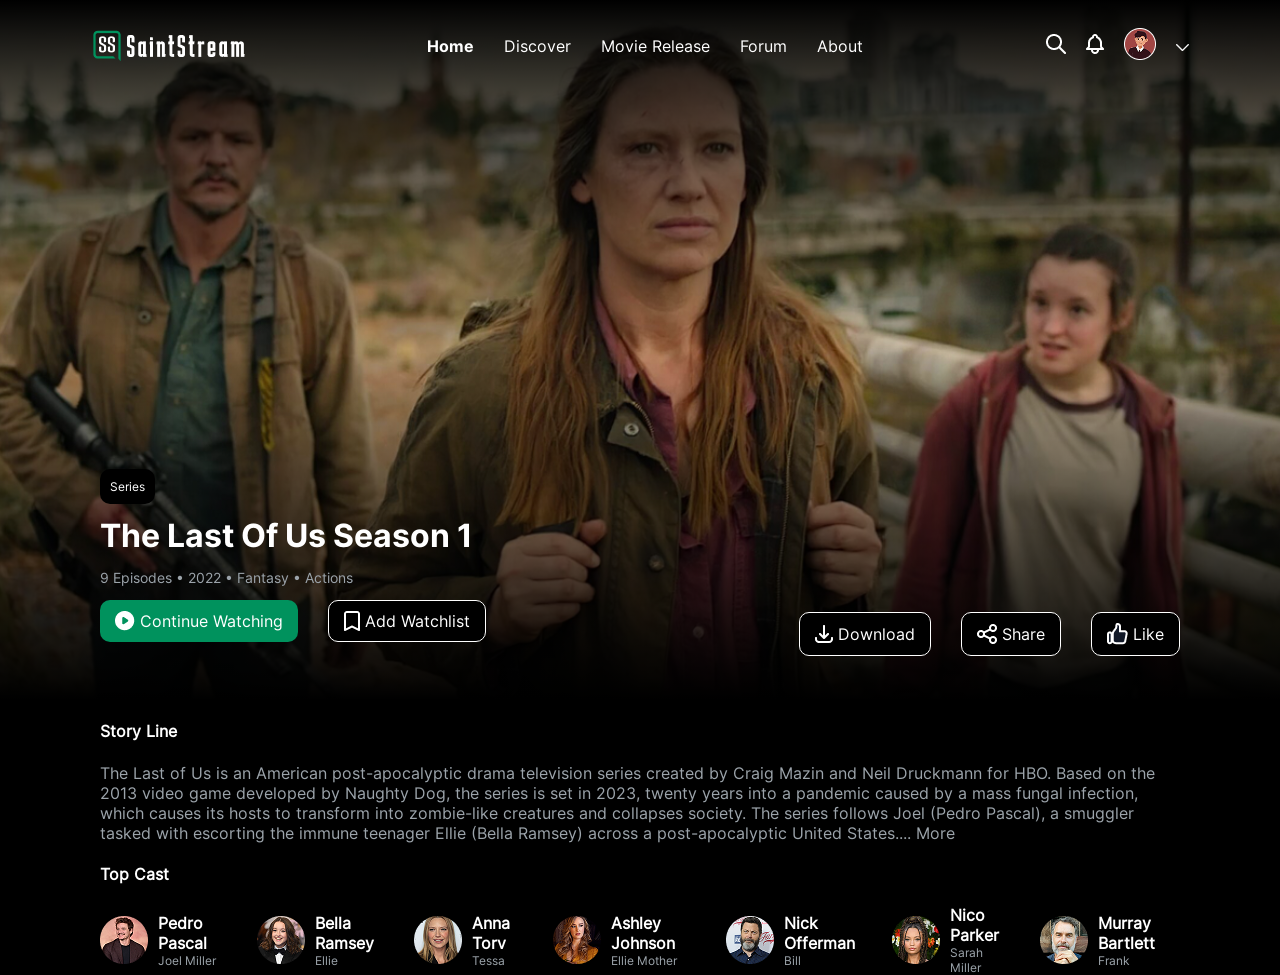
==== SaintStream/index.html @ f17acec7 "Add files via upload" ====
<!DOCTYPE html>
<html lang="en">
<head>
    <meta charset="UTF-8">
    <meta name="viewport" content="width=, initial-scale=1.0">
    <title>SaintStream</title>
    <link rel="stylesheet" href="style.css">
</head>
<body>
    <div class="hero">
        <!-- Верхнее меню - НАЧАЛО -->
        <div class="header">
            <img src="./images/icons/menu/logotype.png" alt="Логотип" class="header__logo">

            <ul class="header__menu">
                <li><a href="#" class="menu__item active">Home</a></li>
                <li><a href="#" class="menu__item">Discover</a></li>
                <li><a href="#" class="menu__item">Movie Release</a></li>
                <li><a href="#" class="menu__item">Forum</a></li>
                <li><a href="#" class="menu__item">About</a></li>
            </ul>

            <div class="buttons">
                <a href="#" class="icon"><img src="./images/icons/menu/search.png" alt=""></a>
                <a href="#" class="icon"><img src="./images/icons/menu/notifications.png" alt=""></a>
                <a href="#" class="icon"><img src="./images/icons/menu/profile.png" alt=""></a>
                <a href="#" class="icon"><img src="./images/icons/menu/arrow.png" alt=""></a>
            </div>
        </div>
        <!-- Верхнее меню - КОНЕЦ -->

        <div class="movie_info">
            <div class="details">
                <p class="season_info">Series</p>
                <div class="title_and_description">
                    <h1 class="movie_title">The Last Of Us Season 1</h1>
                    <p class="movie_description">9 Episodes • 2022 • Fantasy • Actions</p>
                </div>
                <div class="movie__buttons">
                    <div class="continue">
                        <img src="./images/icons/info/play.png" alt="">
                        <a href="#" class="button_continue">Continue Watching</a>
                    </div>
                    <div class="add">
                        <img src="./images/icons/info/save.png" alt="">
                        <a href="#" class="button_add">Add Watchlist</a>
                    </div>
                    
                </div>
            </div>
            <div class="cta">
                <div class="download">
                    <img src="./images/icons/info/download.png" alt="">
                    <a href="#" class="button_download">Download</a>
                </div>
                <div class="share">
                    <img src="./images/icons/info/share.png" alt="">
                    <a href="#" class="button_share">Share</a>
                </div>
                <div class="like">
                    <img src="./images/icons/info/like.png" alt="">
                    <a href="#" class="button_like">Like</a>
                </div>
            </div>
        </div>
    </div>

    <div class="movie_information">
        <div class="story_line">
            <h4 class="story_title">Story Line</h4>
            <p class="story_description">
                The Last of Us is an American post-apocalyptic drama television series 
                created by Craig Mazin and Neil Druckmann for HBO. Based on the 2013 
                video game developed by Naughty Dog, the series is set in 2023, twenty 
                years into a pandemic caused by a mass fungal infection, which causes 
                its hosts to transform into zombie-like creatures and collapses society. 
                The series follows Joel (Pedro Pascal), a smuggler tasked with escorting 
                the immune teenager Ellie (Bella Ramsey) across a post-apocalyptic 
                United States.... More
            </p>
        </div>
        <div class="top_cast">
            <h4 class="cast_title">Top Cast</h4>
                <div class="stream_brand" id="StreamBrand">
                    <div class="persona">
                        <img src="./images/avatar/PedroPascal.png" alt="Pedro Pascal" class="persona__avatar">
                        <div class="persona__info">
                            <h4 class="persona__name">Pedro Pascal</h4>
                            <p class="persona__character">Joel Miller</p>
                        </div>
                    </div>

                    <div class="persona">
                        <img src="./images/avatar/BellaRamsey.png" alt="Bella Ramsey" class="persona__avatar">
                        <div class="persona__info">
                            <h4 class="persona__name">Bella Ramsey</h4>
                            <p class="persona__character">Ellie</p>
                        </div>
                    </div>

                    <div class="persona">
                        <img src="./images/avatar/AnnaTorv.png" alt="Anna Torv" class="persona__avatar">
                        <div class="persona__info">
                            <h4 class="persona__name">Anna Torv</h4>
                            <p class="persona__character">Tessa</p>
                        </div>
                    </div>

                    <div class="persona">
                        <img src="./images/avatar/AshleyJohnson.png" alt="Ashley Johnson" class="persona__avatar">
                        <div class="persona__info">
                            <h4 class="persona__name">Ashley Johnson</h4>
                            <p class="persona__character">Ellie Mother</p>
                        </div>
                    </div>

                    <div class="persona">
                        <img src="./images/avatar/NickOfferman.png" alt="Nick Offerman" class="persona__avatar">
                        <div class="persona__info">
                            <h4 class="persona__name">Nick Offerman</h4>
                            <p class="persona__character">Bill</p>
                        </div>
                    </div>

                    <div class="persona">
                        <img src="./images/avatar/NicoParker.png" alt="Nico Parker" class="persona__avatar">
                        <div class="persona__info">
                            <h4 class="persona__name">Nico Parker</h4>
                            <p class="persona__character">Sarah Miller</p>
                        </div>
                    </div>

                    <div class="persona">
                        <img src="./images/avatar/MurrayBartlett.png" alt="Murray Bartlett" class="persona__avatar">
                        <div class="persona__info">
                            <h4 class="persona__name">Murray Bartlett</h4>
                            <p class="persona__character">Frank</p>
                        </div>
                    </div>
                </div>
        </div>
    </div>
</body>
</html>
---- SaintStream/style.css ----
@font-face {
    font-family: 'Inter';
    src: url(font/Inter-Regular.otf);
}

@font-face {
    font-family: 'InterBold';
    src: url(font/Inter-Bold.otf);
}

:root {
    --grey: #9CA4AB;
}

body {
    background-color: #000;
    margin: 0;
    padding: 0;
    color: #fff;
    font-family: 'Inter', sans-serif;
}

.hero {
    background-image:
    linear-gradient(to top, rgba(0, 0, 0, 1), transparent 50%),
    linear-gradient(to bottom, rgba(0, 0, 0, 1), transparent 50%),
    url('./images/image/background.png');
    background-size: cover;
    background-position: center;
    background-repeat: no-repeat;
    margin: 0 auto;
    width: 100%;
    height: 700px;
}

.header {
    display: flex;
    justify-content: space-around;
    align-items: center;
    width: 100%;
    padding: 20px 0;
    
}

.header__menu{
    display: flex;
    list-style: none;
    gap: 30px;
    padding: 0;
}

.menu__item{
    text-decoration: none;
    color: #fff;

}

.active {
    font-family: 'InterBold', sans-serif;
}

.buttons {
    display: flex;
    align-items: center;
    gap: 20px;
}

/* Конец меню */

.movie_info {
    margin: 350px 100px 0 100px;
    display: flex;
    justify-content: space-between;
    align-items: center;
}

.cta {
    margin-top: 170px;
    display: flex;
}

.season_info {
    font-size: 12px;
    width: max-content;
    padding: 10px;
    background-color: #000;
    border-radius: 10px;
}

.movie_title {
    font-family: 'InterBold', sans-serif;
    margin: 0;
}

.movie_description {
    color: var(--grey);
    font-size: 14px;
}

.movie__buttons,
.cta{
    display: flex;
    gap: 30px;
}

.continue,
.add,
.download,
.share,
.like {
    display: flex;
    align-items: center;
    padding: 10px 15px;
    border-radius: 10px;
    gap: 5px;
}

.button_continue,
.button_add,
.button_download,
.button_share,
.button_like {
    text-decoration: none;
    color: #fff;
}

.continue {
    background-color: #00925D;
}

.add,
.download,
.share,
.like {
    background-color: #000;
    border: 1px solid #fff;
}

/* ИНФОРМАЦИЯ КОНЕЦ */


.movie_information {
    margin-left: 100px;
}

.story_description{
    margin-right: 100px;
    color: var(--grey);
}

.stream_brand {
    display: flex;
    gap: 30px;
    justify-content: space-around;
    margin-right: 100px;
}

.persona{
    display: flex;
    align-items: center;
    gap: 10px;
}

.persona__name,
.persona__character {
    margin: 0;
}

.persona__character {
    color: var(--grey);
    font-size: 12px;
}
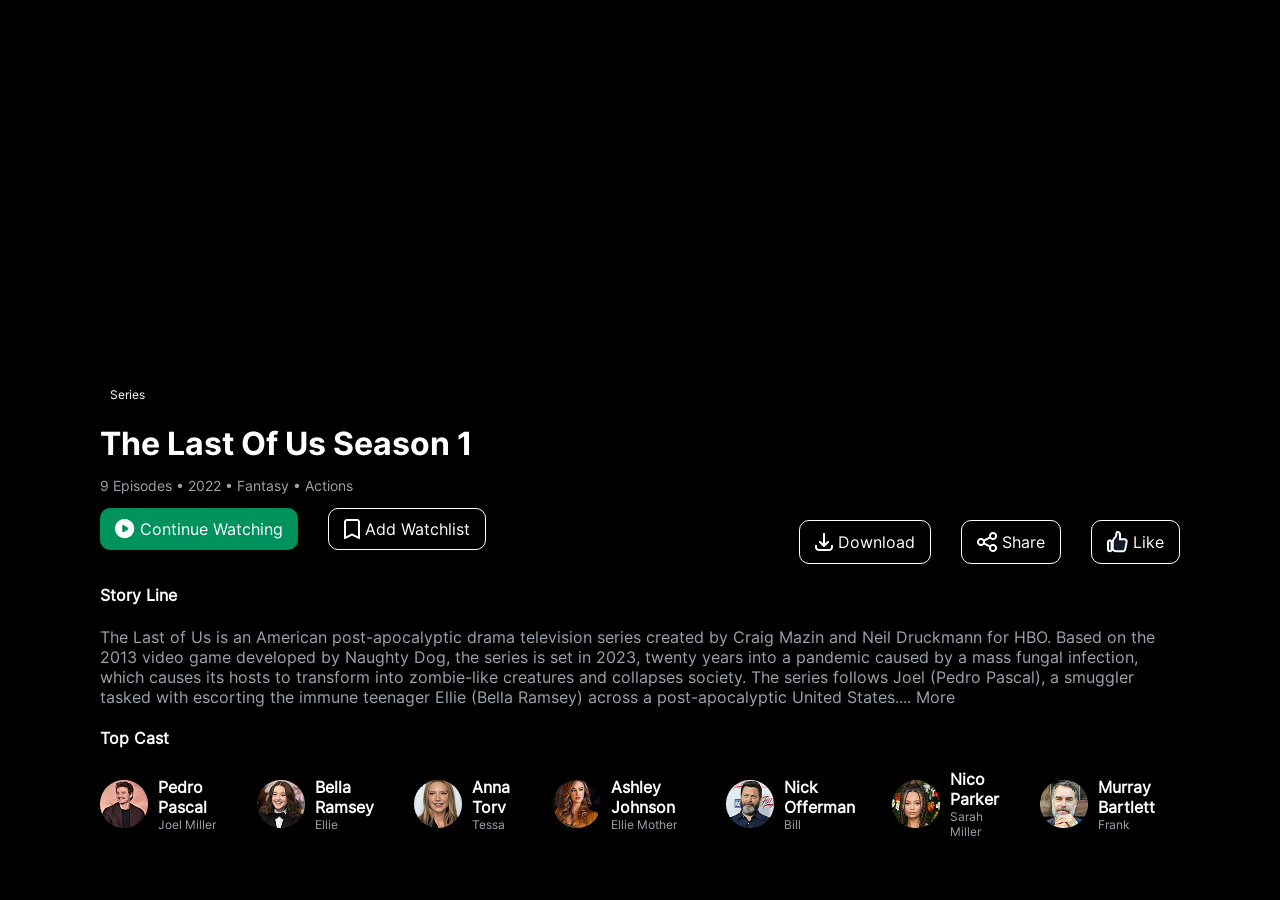
==== commit 59f5a1dd: "Update index.html" ====
--- a/SaintStream/index.html
+++ b/SaintStream/index.html
@@ -7,26 +7,7 @@
     <link rel="stylesheet" href="style.css">
 </head>
 <body>
-    <div class="hero">
-        <!-- Верхнее меню - НАЧАЛО -->
-        <div class="header">
-            <img src="./images/icons/menu/logotype.png" alt="Логотип" class="header__logo">
-
-            <ul class="header__menu">
-                <li><a href="#" class="menu__item active">Home</a></li>
-                <li><a href="#" class="menu__item">Discover</a></li>
-                <li><a href="#" class="menu__item">Movie Release</a></li>
-                <li><a href="#" class="menu__item">Forum</a></li>
-                <li><a href="#" class="menu__item">About</a></li>
-            </ul>
-
-            <div class="buttons">
-                <a href="#" class="icon"><img src="./images/icons/menu/search.png" alt=""></a>
-                <a href="#" class="icon"><img src="./images/icons/menu/notifications.png" alt=""></a>
-                <a href="#" class="icon"><img src="./images/icons/menu/profile.png" alt=""></a>
-                <a href="#" class="icon"><img src="./images/icons/menu/arrow.png" alt=""></a>
-            </div>
-        </div>
+    
         <!-- Верхнее меню - КОНЕЦ -->
 
         <div class="movie_info">
@@ -141,4 +122,4 @@
         </div>
     </div>
 </body>
-</html>+</html>
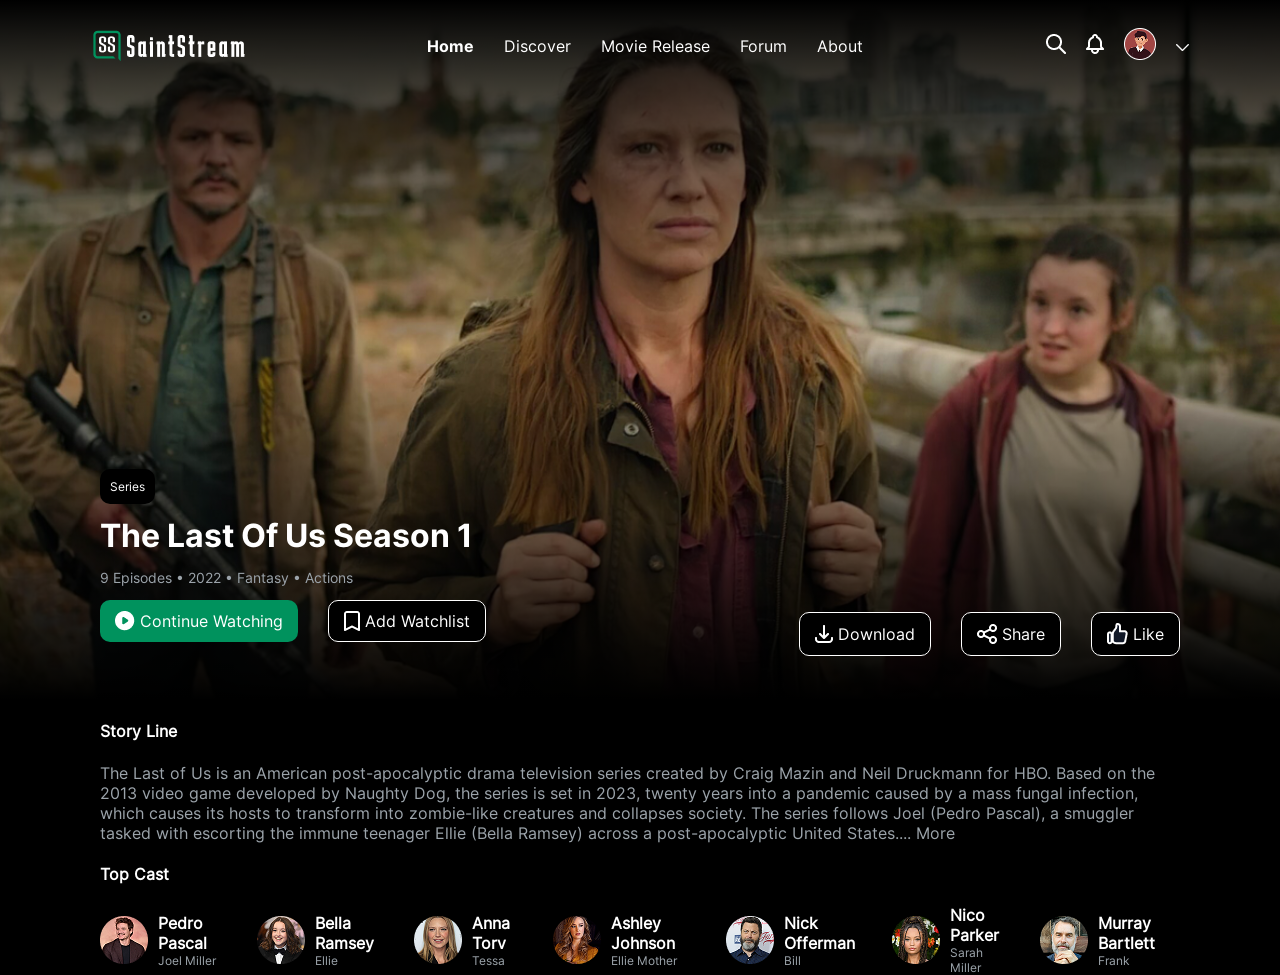
==== commit c5dcff93: "Update index.html" ====
--- a/SaintStream/index.html
+++ b/SaintStream/index.html
@@ -7,7 +7,26 @@
     <link rel="stylesheet" href="style.css">
 </head>
 <body>
-    
+    <div class="hero">
+        <!-- Верхнее меню - НАЧАЛО -->
+        <div class="header">
+            <img src="./images/icons/menu/logotype.png" alt="Логотип" class="header__logo">
+
+            <ul class="header__menu">
+                <li><a href="#" class="menu__item active">Home</a></li>
+                <li><a href="#" class="menu__item">Discover</a></li>
+                <li><a href="#" class="menu__item">Movie Release</a></li>
+                <li><a href="#" class="menu__item">Forum</a></li>
+                <li><a href="#" class="menu__item">About</a></li>
+            </ul>
+
+            <div class="buttons">
+                <a href="#" class="icon"><img src="./images/icons/menu/search.png" alt=""></a>
+                <a href="#" class="icon"><img src="./images/icons/menu/notifications.png" alt=""></a>
+                <a href="#" class="icon"><img src="./images/icons/menu/profile.png" alt=""></a>
+                <a href="#" class="icon"><img src="./images/icons/menu/arrow.png" alt=""></a>
+            </div>
+        </div>
         <!-- Верхнее меню - КОНЕЦ -->
 
         <div class="movie_info">
